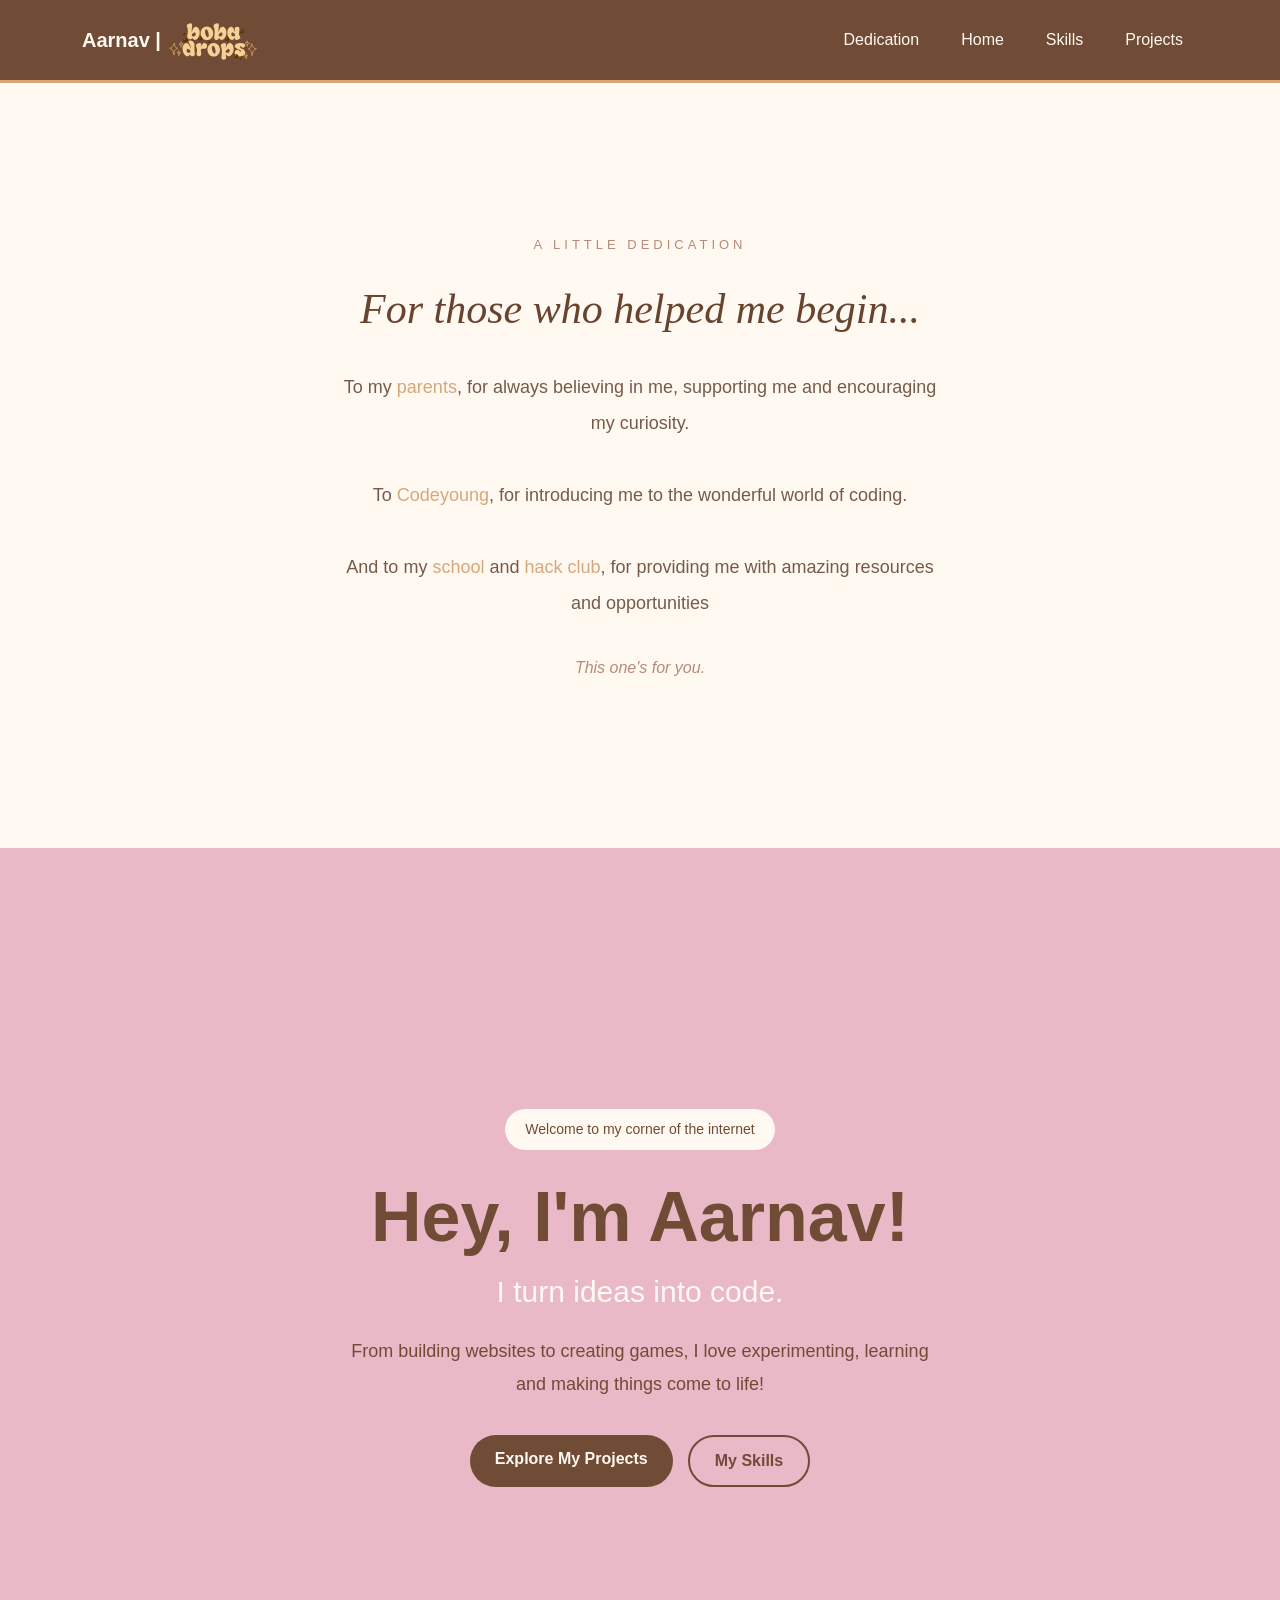
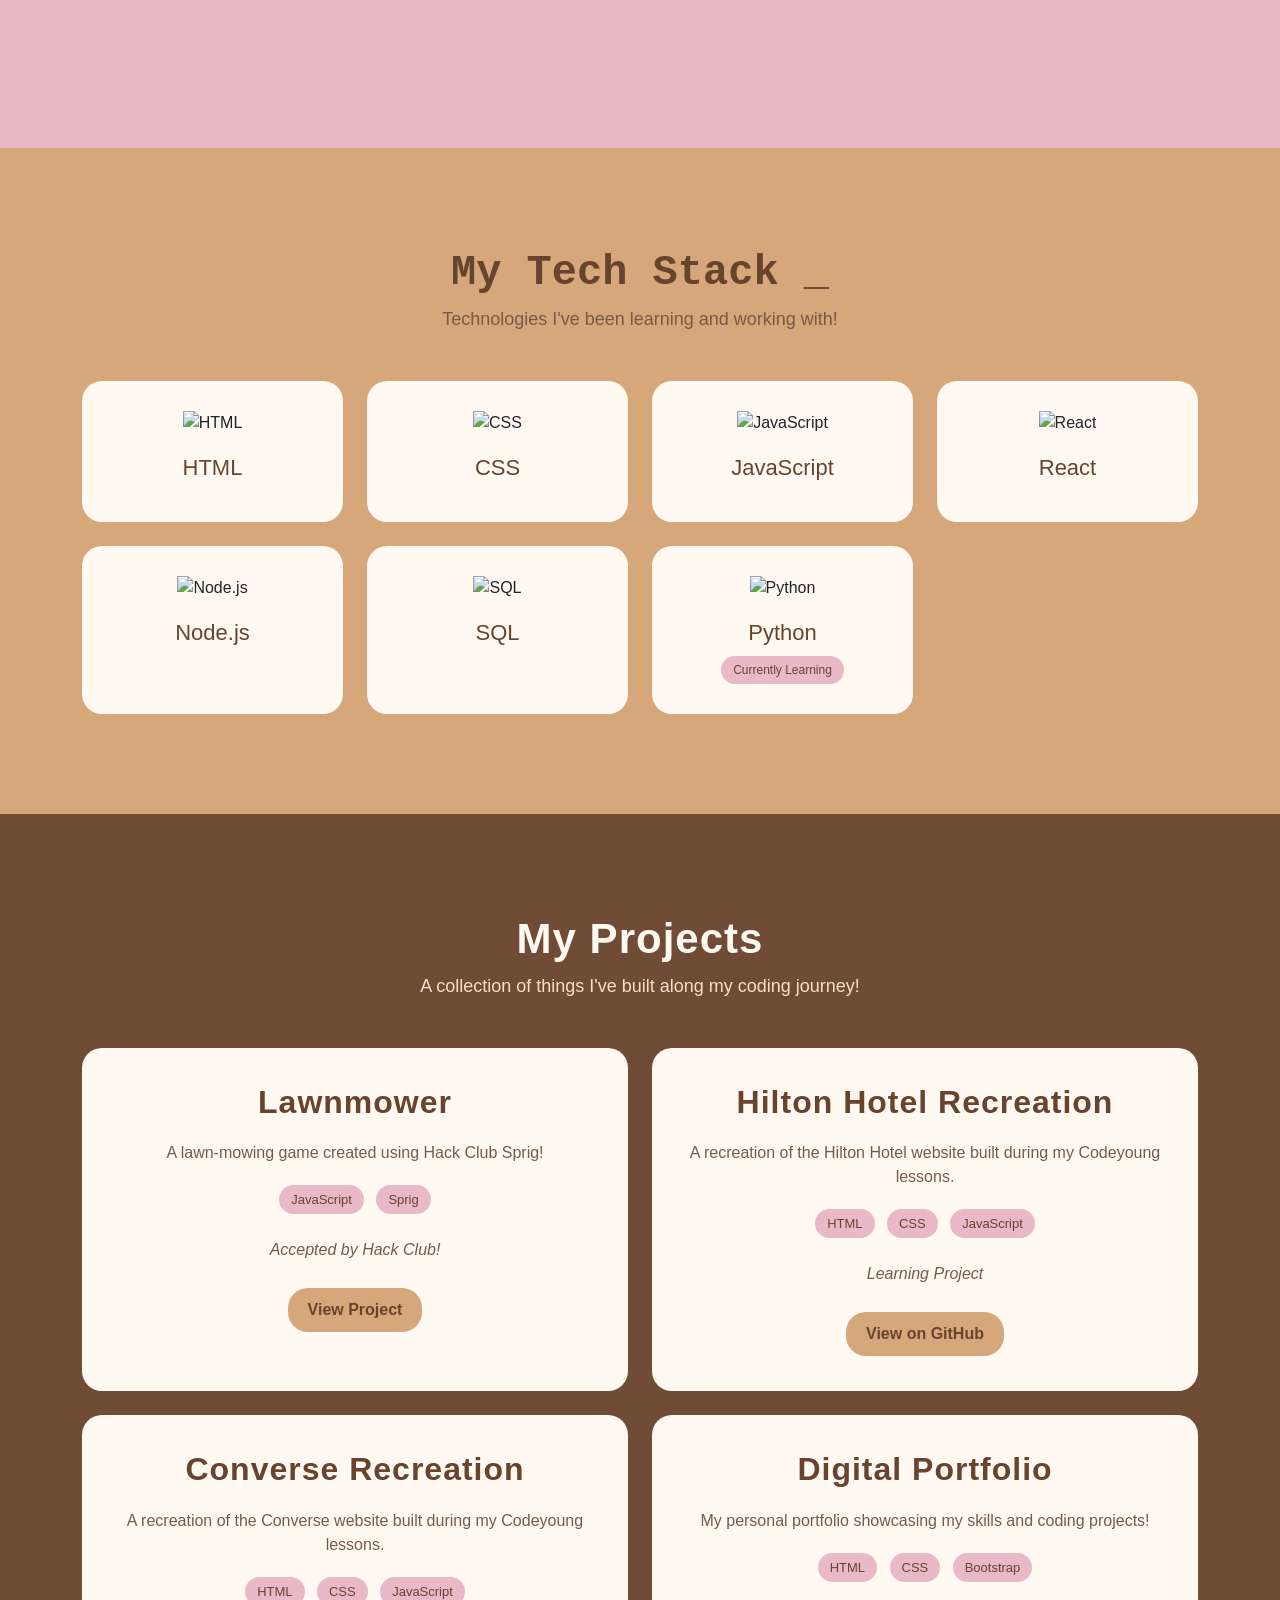
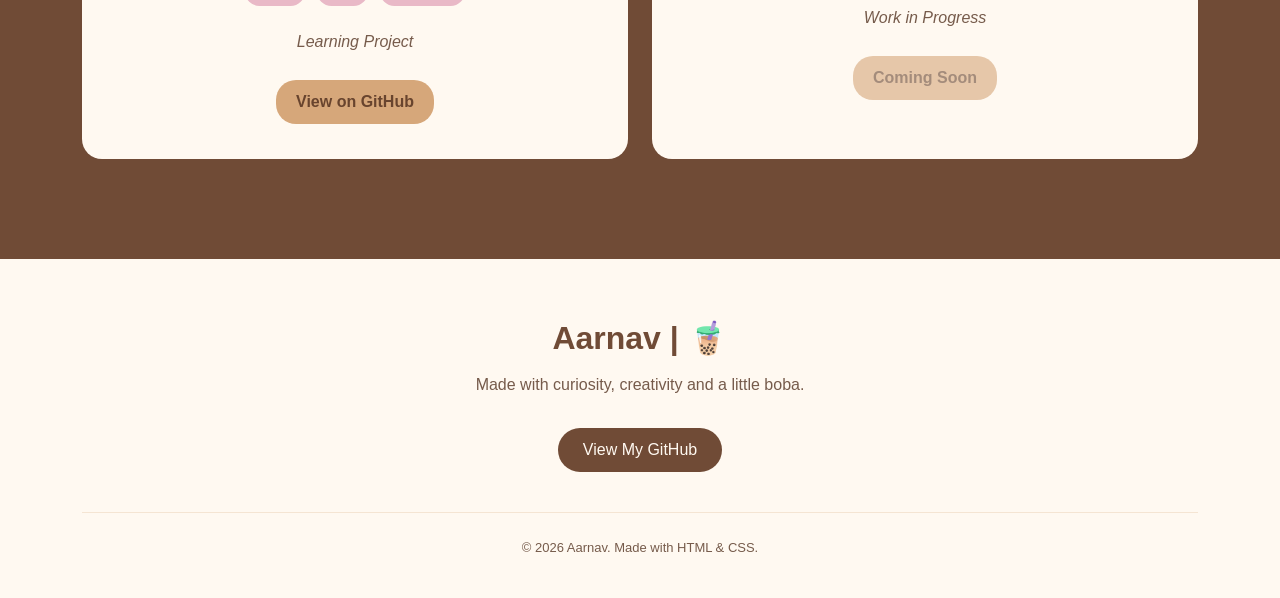
==== index.html @ f3a323e8 "Rename Boba.html to index.html" ====
<!DOCTYPE html>
<html lang="en">

<head>
    <meta charset="UTF-8">
    <meta name="viewport" content="width=device-width, initial-scale=1.0">
    <title>Aarnav | Boba Drops</title>
    <link rel="icon" href="aarnav-favicon.png" type="image/png">
    <link href="https://cdn.jsdelivr.net/npm/bootstrap@5.3.3/dist/css/bootstrap.min.css" rel="stylesheet">

    <link rel="stylesheet" href="style.css">
</head>

<body>

    <nav class="navbar navbar-expand-lg sticky-top boba-navbar">
        <div class="container">


            <a class="navbar-brand fw-bold d-flex align-items-center gap-2" href="#home">
                <span>Aarnav |</span>
                <img src="logo.svg" alt="Boba Drops Logo" class="boba-logo">
            </a>


            <div class="navbar-nav ms-auto">
                <a class="nav-link" href="#dedication">Dedication</a>
                <a class="nav-link" href="#home">Home</a>
                <a class="nav-link" href="#skills">Skills</a>
                <a class="nav-link" href="#projects">Projects</a>
            </div>

        </div>
    </nav>

    <section id="dedication" class="dedication">
        <div class="container text-center">

            <p class="dedication-label">A LITTLE DEDICATION</p>

            <h1>For those who helped me begin...</h1>

            <p class="dedication-text">
                To my <span class="people">parents</span>, for always believing in me,
                supporting me and encouraging my curiosity.
                <br><br>
                To <a href="https://codeyoung.com" target="_blank" rel="noopener noreferrer"
                    class="people">Codeyoung</a>, for introducing me to
                the wonderful world of coding.
                <br><br>
                And to my <a class="people">school</a> and <a class="people">hack club</a>, for providing me with
                amazing resources and opportunities
            </p>

            <p class="dedication-ending">
                This one's for you.
            </p>

        </div>
    </section>


    <section id="home" class="home">
        <div class="container text-center">

            <p class="home-label">
                Welcome to my corner of the internet
            </p>

            <h1>Hey, I'm Aarnav!</h1>

            <h2>I turn ideas into code.</h2>

            <p class="home-description">
                From building websites to creating games,
                I love experimenting, learning and making
                things come to life!
            </p>

            <div class="home-buttons">
                <a href="#projects" class="home-btn primary-btn">
                    Explore My Projects
                </a>

                <a href="#skills" class="home-btn secondary-btn">
                    My Skills
                </a>
            </div>

        </div>
    </section>


    <section id="skills" class="skills">
        <div class="container text-center">


            <h1>My Tech Stack<span class="cursor"> _</span></h1>

            <p class="skills-intro">
                Technologies I've been learning and working with!
            </p>

            <div class="row g-4 mt-4">

                <div class="col-md-3 col-sm-6">
                    <div class="skill-card">
                        <img src="https://cdn.jsdelivr.net/gh/devicons/devicon@latest/icons/html5/html5-original.svg"
                            alt="HTML">
                        <h3>HTML</h3>
                    </div>
                </div>

                <div class="col-md-3 col-sm-6">
                    <div class="skill-card">
                        <img src="https://cdn.jsdelivr.net/gh/devicons/devicon@latest/icons/css3/css3-original.svg"
                            alt="CSS">
                        <h3>CSS</h3>
                    </div>
                </div>

                <div class="col-md-3 col-sm-6">
                    <div class="skill-card">
                        <img src="https://cdn.jsdelivr.net/gh/devicons/devicon@latest/icons/javascript/javascript-original.svg"
                            alt="JavaScript">
                        <h3>JavaScript</h3>
                    </div>
                </div>

                <div class="col-md-3 col-sm-6">
                    <div class="skill-card">
                        <img src="https://cdn.jsdelivr.net/gh/devicons/devicon@latest/icons/react/react-original.svg"
                            alt="React">
                        <h3>React</h3>
                    </div>
                </div>

                <div class="col-md-3 col-sm-6">
                    <div class="skill-card">
                        <img src="https://cdn.jsdelivr.net/gh/devicons/devicon@latest/icons/nodejs/nodejs-original.svg"
                            alt="Node.js">
                        <h3>Node.js</h3>
                    </div>
                </div>

                <div class="col-md-3 col-sm-6">
                    <div class="skill-card">
                        <img src="https://cdn.jsdelivr.net/gh/devicons/devicon@latest/icons/mysql/mysql-original.svg"
                            alt="SQL">
                        <h3>SQL</h3>
                    </div>
                </div>

                <div class="col-md-3 col-sm-6">
                    <div class="skill-card">
                        <img src="https://cdn.jsdelivr.net/gh/devicons/devicon@latest/icons/python/python-original.svg"
                            alt="Python">
                        <h3>Python</h3>
                        <span class="learning-badge">Currently Learning</span>
                    </div>
                </div>

            </div>
        </div>
    </section>

    <section id="projects" class="projects">
        <div class="container text-center">

            <h1>My Projects</h1>
            <p class="projects-intro">
                A collection of things I've built along my coding journey!
            </p>

            <div class="row g-4 mt-4">

                <div class="col-md-6">
                    <div class="project-card">
                        <h2>Lawnmower</h2>
                        <p>
                            A lawn-mowing game created using
                            Hack Club Sprig!
                        </p>
                        <span class="project-tag">JavaScript</span>
                        <span class="project-tag">Sprig</span>
                        <p class="project-status">Accepted by Hack Club!</p>
                        <a href="https://github.com/hackclub/sprig/pull/4311" target="_blank" rel="noopener noreferrer"
                            class="project-button">
                            View Project
                        </a>
                    </div>
                </div>

                <div class="col-md-6">
                    <div class="project-card">
                        <h2>Hilton Hotel Recreation</h2>
                        <p>
                            A recreation of the Hilton Hotel website
                            built during my Codeyoung lessons.
                        </p>
                        <span class="project-tag">HTML</span>
                        <span class="project-tag">CSS</span>
                        <span class="project-tag">JavaScript</span>
                        <p class="project-status">Learning Project</p>
                        <a href="https://github.com/AarnavVerma1729/hilton-project-level-2" target="_blank"
                            rel="noopener noreferrer" class="project-button">
                            View on GitHub
                        </a>
                    </div>
                </div>

                <div class="col-md-6">
                    <div class="project-card">
                        <h2>Converse Recreation</h2>
                        <p>
                            A recreation of the Converse website
                            built during my Codeyoung lessons.
                        </p>
                        <span class="project-tag">HTML</span>
                        <span class="project-tag">CSS</span>
                        <span class="project-tag">JavaScript</span>
                        <p class="project-status">Learning Project</p>
                        <a href="https://github.com/AarnavVerma1729/Converse" target="_blank" rel="noopener noreferrer"
                            class="project-button">
                            View on GitHub
                        </a>
                    </div>
                </div>

                <div class="col-md-6">
                    <div class="project-card">
                        <h2>Digital Portfolio</h2>
                        <p>
                            My personal portfolio showcasing
                            my skills and coding projects!
                        </p>
                        <span class="project-tag">HTML</span>
                        <span class="project-tag">CSS</span>
                        <span class="project-tag">Bootstrap</span>
                        <p class="project-status">Work in Progress</p>
                        <span class="project-button project-disabled">
                            Coming Soon
                        </span>
                    </div>
                </div>

            </div>
        </div>
    </section>

<footer class="boba-footer">
    <div class="container text-center">

        <h2>Aarnav | 🧋</h2>

        <p>
            Made with curiosity, creativity and a little boba.
        </p>

        <a href="https://github.com/AarnavVerma1729"
           target="_blank"
           rel="noopener noreferrer"
           class="footer-link">
            View My GitHub
        </a>

        <hr>

        <p class="footer-credit">
            &copy; 2026 Aarnav. Made with HTML & CSS.
        </p>

    </div>
</footer>


</body>

</html>
---- style.css ----
html {
    scroll-behavior: smooth;
    scroll-padding-top: 0;
}

section {
    scroll-margin-top: 0;
}

body {
    background-color: #fff9f1;
    font-family: Arial, sans-serif;
}


.boba-navbar {
    background-color: #704b36;
    padding: 15px 0;
    border-bottom: 3px solid #d6a77a;
}



.navbar-brand,
.navbar-brand:hover,
.navbar-brand:focus {
    color: #fff9f1 !important;
    text-decoration: none;
}


.nav-link {
    color: #fff9f1;
    margin-left: 12px;
    padding: 8px 15px !important;
    border-radius: 20px;
    transition: 0.3s;
}

.nav-link:hover {
    background-color: #e9b9c7;
    color: #68442e;
    transform: translateY(-3px);
}


.boba-logo {
    height: 40px;
    width: auto;
    object-fit: contain;
}

.dedication {
    background-color: #fff9f1;
    min-height: 85vh;
    display: flex;
    align-items: center;
    padding: 80px 20px;
}

.dedication-label {
    color: #b78a78;
    letter-spacing: 4px;
    font-size: 13px;
    margin-bottom: 30px;
}

.dedication h1 {
    font-family: Georgia, serif;
    font-style: italic;
    color: #68442e;
    font-size: 42px;
    margin-bottom: 35px;
}

.dedication-text {
    max-width: 600px;
    margin: 0 auto;
    color: #765b4b;
    font-size: 18px;
    line-height: 2;
}

.dedication-ending {
    font-style: italic;
    color: #b78a78;
    margin-top: 35px;
}

.people {
    color: #D6A77A;
    text-decoration: none;
}


.home {
    background-color: #E9B9C7;
    min-height: 100vh;
    display: flex;
    align-items: center;
    padding: 100px 20px;
}

.home-label {
    display: inline-block;
    background-color: #fff9f1;
    color: #704b36 !important;
    padding: 10px 20px;
    border-radius: 30px;
    margin-bottom: 25px;
    font-size: 14px;
}

.home h1 {
    color: #704b36;
    font-size: clamp(40px, 6vw, 70px);
    font-weight: bold;
    margin-bottom: 15px;
}

.home h2 {
    color: #fff9f1;
    font-size: 30px;
    margin-bottom: 25px;
}

.home-description {
    color: #704b36;
    font-size: 18px;
    max-width: 600px;
    margin: 0 auto 35px;
    line-height: 1.8;
}

.home-buttons {
    display: flex;
    justify-content: center;
    gap: 15px;
    flex-wrap: wrap;
}

.home-btn {
    display: inline-block;
    padding: 12px 25px;
    border-radius: 30px;
    text-decoration: none;
    font-weight: bold;
    transition: 0.3s;
}

.primary-btn {
    background-color: #704b36;
    color: #fff9f1;
}

.secondary-btn {
    background-color: transparent;
    color: #704b36;
    border: 2px solid #704b36;
}

.home-btn:hover {
    transform: translateY(-5px);
    box-shadow: 0 8px 20px #00000020;
}

.primary-btn:hover {
    background-color: #68442e;
    color: #fff9f1;
}

.secondary-btn:hover {
    background-color: #fff9f1;
    color: #704b36;
}

.skills {
    background-color: #D6A77A;
    padding: 100px 20px;
}

.skills h1 {
    color: #68442e;
    font-size: 42px;
    font-weight: bold;
    font-family: monospace;
}

.skills-intro {
    color: #765b4b;
    font-size: 18px;
}

.skill-card {
    background-color: #fff9f1;
    padding: 30px 15px;
    border-radius: 20px;
    height: 100%;
    transition: 0.3s;
}

.skill-card:hover {
    transform: translateY(-10px);
    background-color: #f8dfc5;
    box-shadow: 0 10px 25px #00000015;
}

.skill-card img {
    width: 65px;
    height: 65px;
    object-fit: contain;
    margin-bottom: 20px;
}

.skill-card h3 {
    color: #68442e;
    font-size: 22px;
    margin-bottom: 10px;
}

.learning-badge {
    display: inline-block;
    background-color: #e9b9c7;
    color: #68442e;
    padding: 5px 12px;
    border-radius: 20px;
    font-size: 12px;
}

#dedication,
#home,
#skills {
    scroll-margin-top: 80px;
}

.projects {
    background-color: #704b36;
    padding: 100px 20px;
}

.projects h1 {
    color: #fff9f1;
    font-size: 42px;
    font-weight: bold;
}

.projects-intro {
    color: #f8dfc5;
    font-size: 18px;
}

.project-card {
    background-color: #fff9f1;
    border-radius: 20px;
    padding: 35px 25px;
    height: 100%;
    transition: 0.3s;
}

.project-card:hover {
    transform: translateY(-8px);
    box-shadow: 0 12px 25px #00000030;
}

.project-card h2 {
    color: #68442e;
    margin-bottom: 20px;
}

.project-card p {
    color: #765b4b;
}

.project-tag {
    display: inline-block;
    background-color: #e9b9c7;
    color: #68442e;
    padding: 5px 12px;
    margin: 4px;
    border-radius: 20px;
    font-size: 13px;
}

.project-status {
    margin-top: 20px;
    font-style: italic;
}

.project-button {
    display: inline-block;
    background-color: #d6a77a;
    color: #68442e;
    padding: 10px 20px;
    border-radius: 20px;
    text-decoration: none;
    font-weight: bold;
    margin-top: 10px;
    transition: 0.3s;
}

.project-button:hover {
    background-color: #e9b9c7;
    color: #68442e;
    transform: translateY(-3px);
}

.project-disabled {
    opacity: 0.6;
    cursor: default;
}

.cursor {
    color: #704b36;
    animation: blink 1s step-end infinite;
}

@keyframes blink {
    50% {
        opacity: 0;
    }
}


.projects h1,
.project-card h2 {
    font-family: 'Trebuchet MS', sans-serif;
    font-weight: 700;
    letter-spacing: 1px;
}

.boba-footer {
    background-color: #fff9f1;
    padding: 60px 20px 25px;
    color: #704b36;
}

.boba-footer h2 {
    font-family: 'Trebuchet MS', sans-serif;
    font-weight: bold;
    margin-bottom: 15px;
}

.boba-footer p {
    color: #765b4b;
}

.footer-link {
    display: inline-block;
    background-color: #704b36;
    color: #fff9f1;
    padding: 10px 25px;
    border-radius: 25px;
    text-decoration: none;
    margin: 15px 0;
    transition: 0.3s;
}

.footer-link:hover {
    background-color: #d6a77a;
    color: #704b36;
    transform: translateY(-3px);
}

.boba-footer hr {
    border-color: #d6a77a;
    margin: 25px 0;
}

.footer-credit {
    font-size: 13px;
}
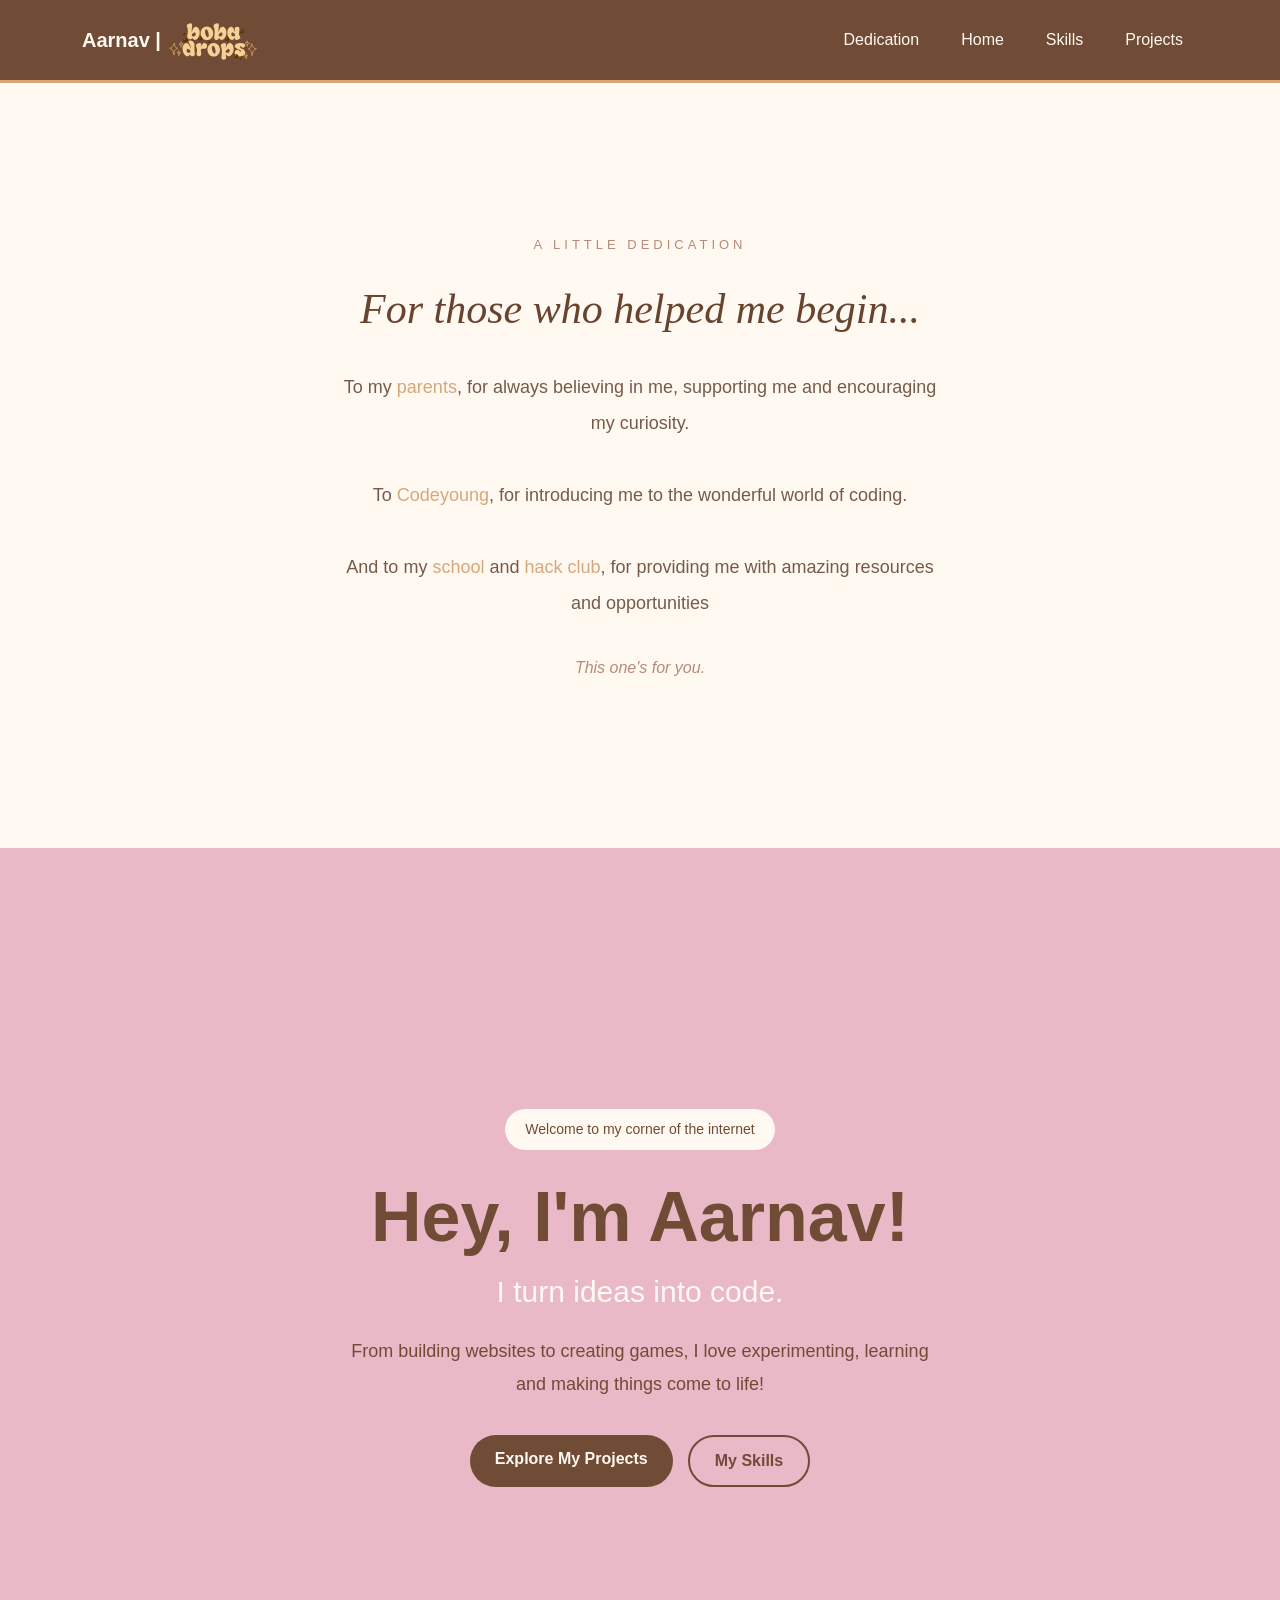
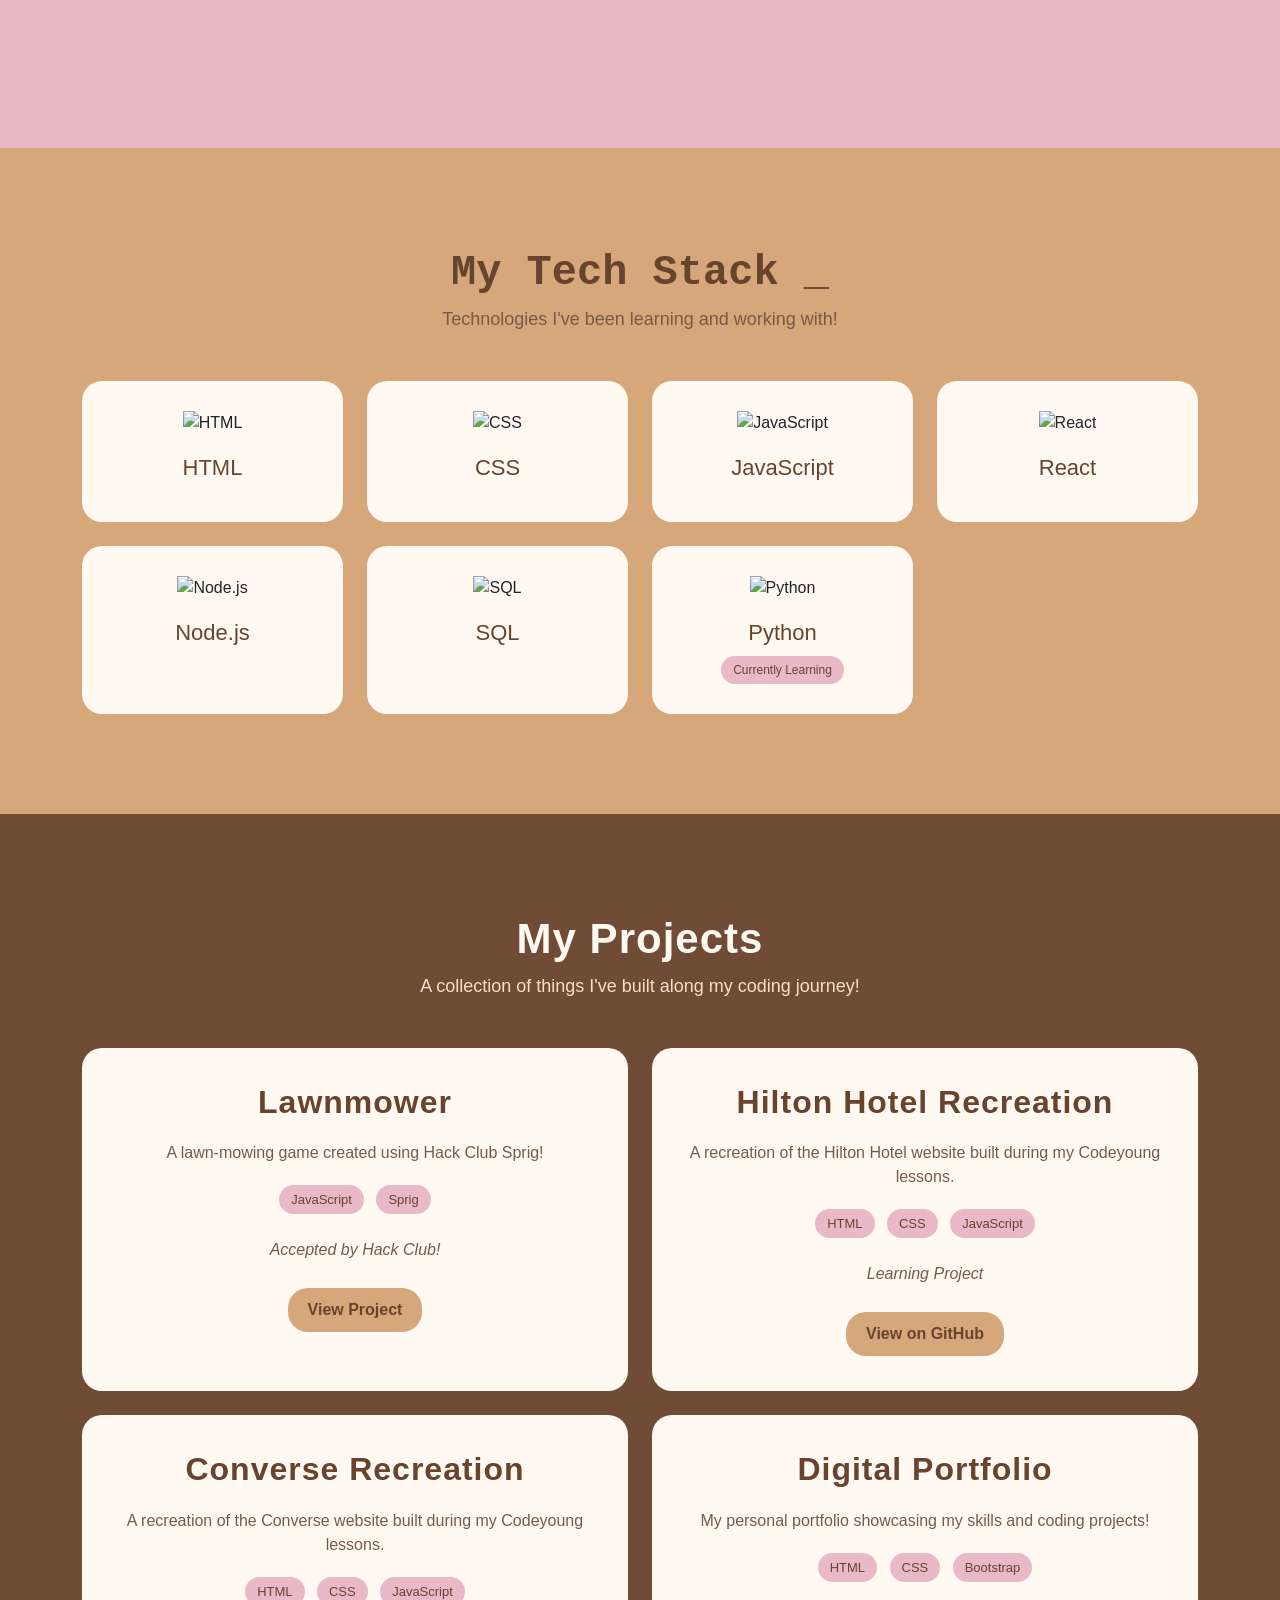
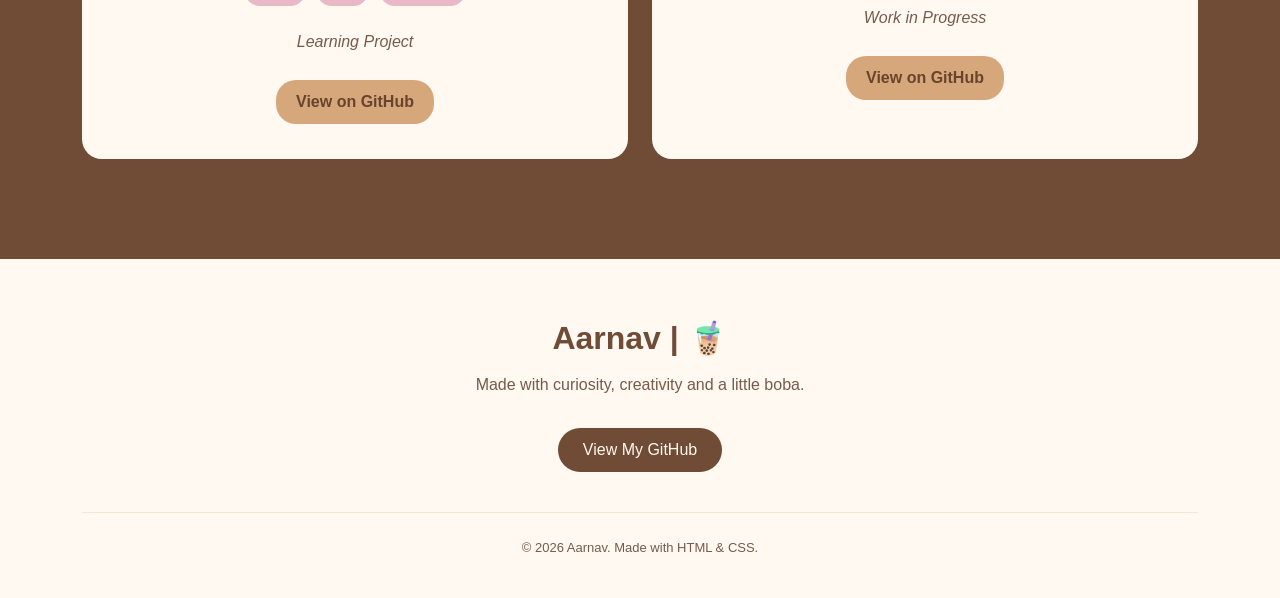
==== commit 7f85468c: "Fix HTML structure and formatting issues" ====
--- a/index.html
+++ b/index.html
@@ -238,40 +238,38 @@
                         <span class="project-tag">CSS</span>
                         <span class="project-tag">Bootstrap</span>
                         <p class="project-status">Work in Progress</p>
-                        <span class="project-button project-disabled">
-                            Coming Soon
-                        </span>
-                    </div>
-                </div>
-
-            </div>
-        </div>
-    </section>
-
-<footer class="boba-footer">
-    <div class="container text-center">
-
-        <h2>Aarnav | 🧋</h2>
-
-        <p>
-            Made with curiosity, creativity and a little boba.
-        </p>
-
-        <a href="https://github.com/AarnavVerma1729"
-           target="_blank"
-           rel="noopener noreferrer"
-           class="footer-link">
-            View My GitHub
-        </a>
-
-        <hr>
-
-        <p class="footer-credit">
-            &copy; 2026 Aarnav. Made with HTML & CSS.
-        </p>
-
-    </div>
-</footer>
+                        <a href="https://github.com/AarnavVerma1729/boba-drops/" target="_blank"
+                            rel="noopener noreferrer" class="project-button">
+                            View on GitHub
+                        </a>
+                    </div>
+                </div>
+
+            </div>
+        </div>
+    </section>
+
+    <footer class="boba-footer">
+        <div class="container text-center">
+
+            <h2>Aarnav | 🧋</h2>
+
+            <p>
+                Made with curiosity, creativity and a little boba.
+            </p>
+
+            <a href="https://github.com/AarnavVerma1729" target="_blank" rel="noopener noreferrer" class="footer-link">
+                View My GitHub
+            </a>
+
+            <hr>
+
+            <p class="footer-credit">
+                &copy; 2026 Aarnav. Made with HTML & CSS.
+            </p>
+
+        </div>
+    </footer>
 
 
 </body>
